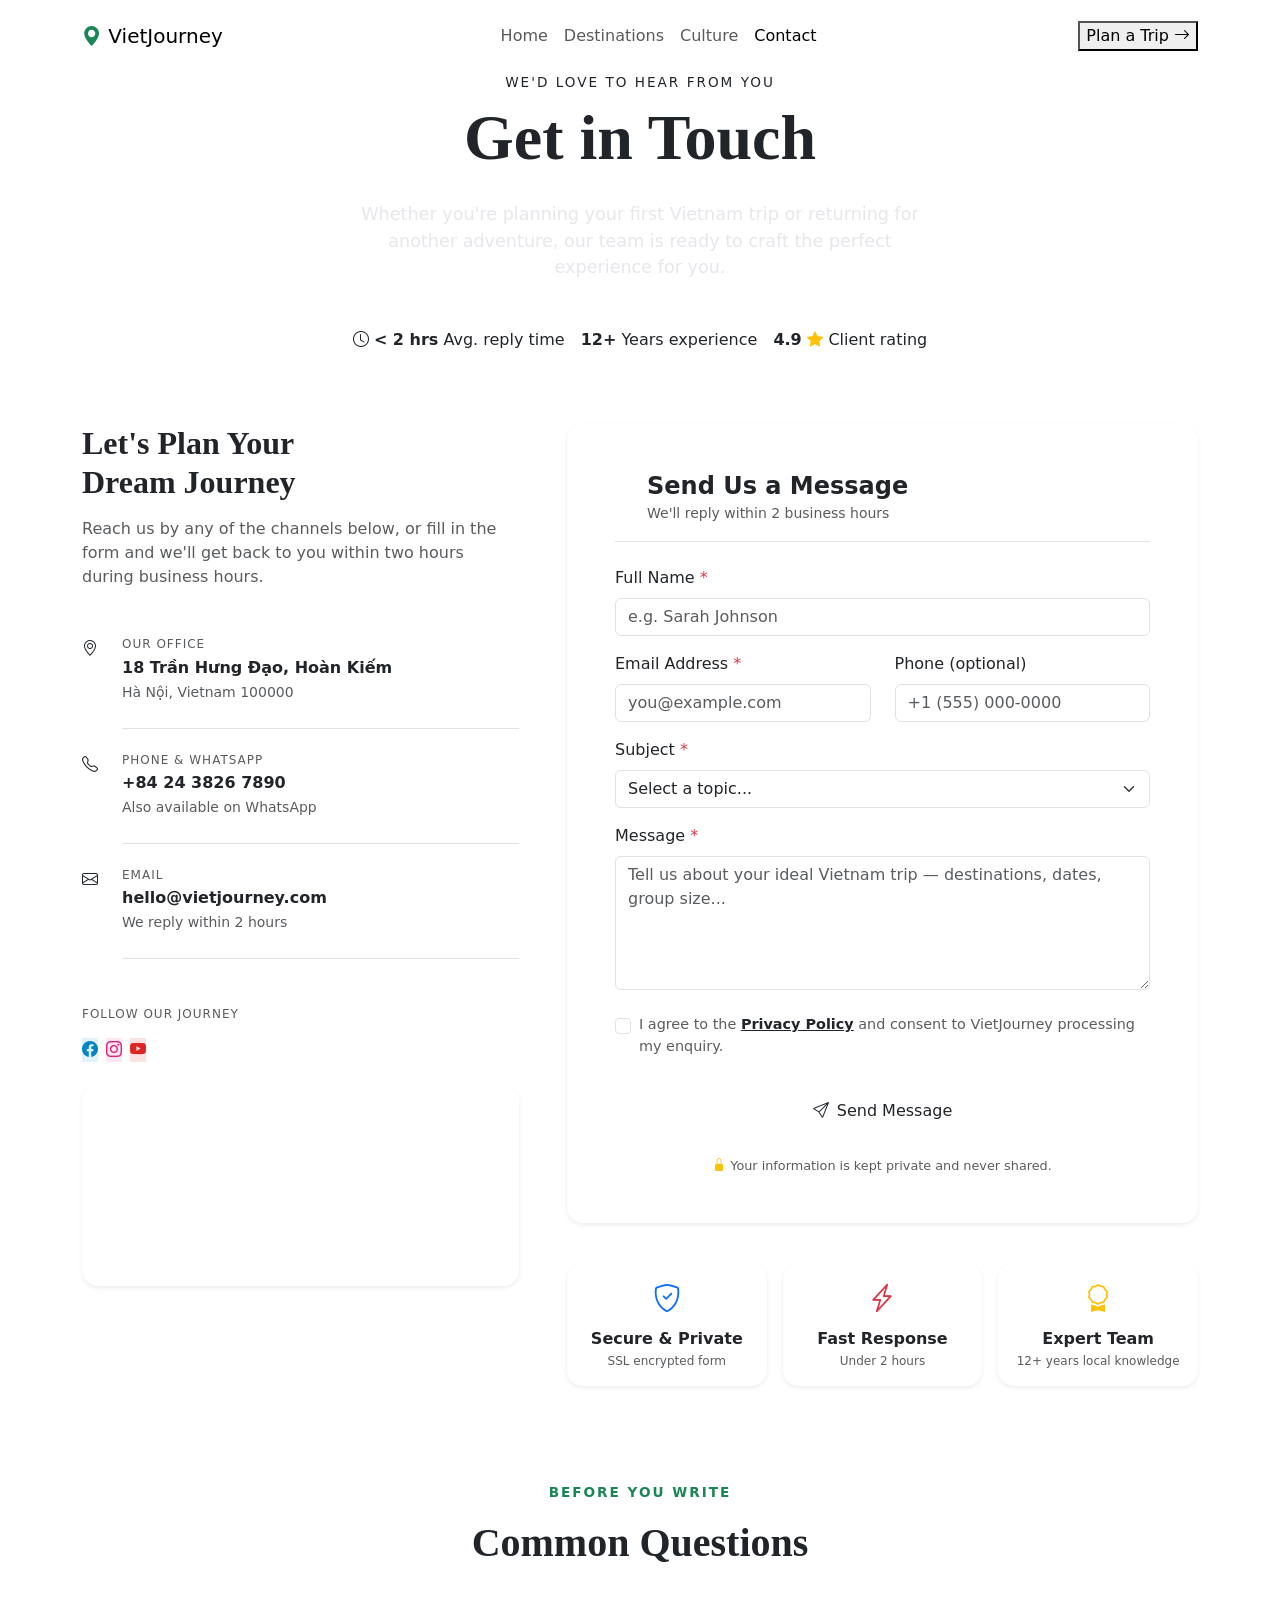
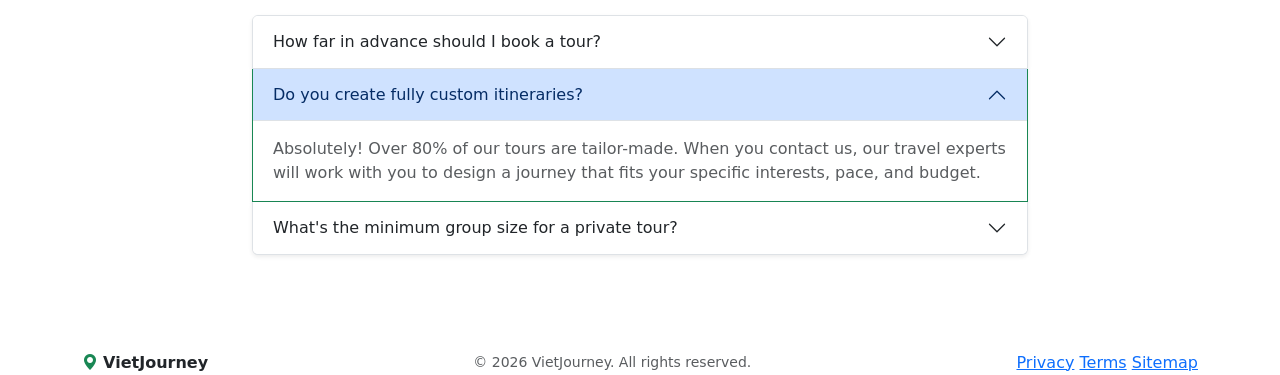
==== contact.html @ a38e1f39 "Add files via upload" ====
<!DOCTYPE html>
<html lang="vi">
<head>
    <meta charset="UTF-8">
    <meta name="viewport" content="width=device-width, initial-scale=1.0">
    <title>Contact Us - VietJourney</title>
    
    <!-- Font chữ Plus Jakarta Sans -->
    <link rel="preconnect" href="https://fonts.googleapis.com">
    <link rel="preconnect" href="https://fonts.gstatic.com" crossorigin>
    <link href="https://fonts.googleapis.com/css2?family=Plus+Jakarta+Sans:wght@400;500;600;700&display=swap" rel="stylesheet">
    
    <!-- Bootstrap 5 CSS -->
    <link href="https://cdn.jsdelivr.net/npm/bootstrap@5.3.2/dist/css/bootstrap.min.css" rel="stylesheet">
    
    <!-- Bootstrap Icons -->
    <link rel="stylesheet" href="https://cdn.jsdelivr.net/npm/bootstrap-icons@1.11.1/font/bootstrap-icons.css">
    <link rel="stylesheet" href="assets/css/style.css">
</head>
<body>

    <!-- NAVBAR -->
    <nav class="navbar navbar-expand-lg py-3">
        <div class="container">
            <a class="navbar-brand" href="index.html"><i class="bi bi-geo-alt-fill text-success"></i> VietJourney</a>
            <button class="navbar-toggler" type="button" data-bs-toggle="collapse" data-bs-target="#navbarNav">
                <span class="navbar-toggler-icon"></span>
            </button>
            <div class="collapse navbar-collapse justify-content-center" id="navbarNav">
                <ul class="navbar-nav">
                    <li class="nav-item"><a class="nav-link" href="index.html">Home</a></li>
                    <li class="nav-item"><a class="nav-link" href="destinations.html">Destinations</a></li>
                    <li class="nav-item"><a class="nav-link" href="culture.html">Culture</a></li>
                    <li class="nav-item"><a class="nav-link active" href="#">Contact</a></li>
                </ul>
            </div>
            <div class="d-none d-lg-block">
                <button class="btn-custom"onclick="window.location.href='contact.html'">Plan a Trip <i class="bi bi-arrow-right"></i></button>
            </div>
        </div>
    </nav>

    <!-- HERO SECTION -->
    <section class="hero-contact text-center">
        <div class="container">
            <p class="text-uppercase tracking-wide mb-2" style="letter-spacing: 2px; font-size: 0.85rem;">We'd love to hear from you</p>
            <h1 class="display-3 fw-bold mb-4" style="font-family: serif;">Get in Touch</h1>
            <p class="lead mb-5 mx-auto" style="max-width: 600px; font-size: 1.1rem; color: #E5E7EB;">
                Whether you're planning your first Vietnam trip or returning for another adventure, our team is ready to craft the perfect experience for you.
            </p>
            
            <div class="d-flex justify-content-center flex-wrap gap-3">
                <div class="stats-badge"><i class="bi bi-clock"></i> <strong>&lt; 2 hrs</strong> Avg. reply time</div>
                <div class="stats-badge"><strong>12+</strong> Years experience</div>
                <div class="stats-badge"><strong>4.9 <i class="bi bi-star-fill text-warning"></i></strong> Client rating</div>
            </div>
        </div>
    </section>

    <!-- MAIN CONTACT SECTION (2 COLUMNS) -->
    <section class="py-5 mt-4">
        <div class="container">
            <div class="row g-5">
                
                <!-- CỘT TRÁI: THÔNG TIN LIÊN HỆ (col-lg-5) -->
                <div class="col-lg-5">
                    <h2 class="fw-bold mb-3" style="font-family: serif; color: var(--dark-green);">Let's Plan Your<br>Dream Journey</h2>
                    <p class="text-muted mb-5">Reach us by any of the channels below, or fill in the form and we'll get back to you within two hours during business hours.</p>

                    <!-- Khối Địa chỉ -->
                    <div class="d-flex mb-4">
                        <div class="icon-box"><i class="bi bi-geo-alt"></i></div>
                        <div class="ms-4 border-bottom pb-4 w-100">
                            <h6 class="text-uppercase text-muted mb-1" style="font-size: 0.75rem; letter-spacing: 1px;">Our Office</h6>
                            <p class="fw-bold mb-0">18 Trần Hưng Đạo, Hoàn Kiếm</p>
                            <small class="text-muted">Hà Nội, Vietnam 100000</small>
                        </div>
                    </div>

                    <!-- Khối Điện thoại -->
                    <div class="d-flex mb-4">
                        <div class="icon-box"><i class="bi bi-telephone"></i></div>
                        <div class="ms-4 border-bottom pb-4 w-100">
                            <h6 class="text-uppercase text-muted mb-1" style="font-size: 0.75rem; letter-spacing: 1px;">Phone & Whatsapp</h6>
                            <p class="fw-bold mb-0">+84 24 3826 7890</p>
                            <small class="text-muted">Also available on WhatsApp</small>
                        </div>
                    </div>

                    <!-- Khối Email -->
                    <div class="d-flex mb-4">
                        <div class="icon-box"><i class="bi bi-envelope"></i></div>
                        <div class="ms-4 border-bottom pb-4 w-100">
                            <h6 class="text-uppercase text-muted mb-1" style="font-size: 0.75rem; letter-spacing: 1px;">Email</h6>
                            <p class="fw-bold mb-0">hello@vietjourney.com</p>
                            <small class="text-muted">We reply within 2 hours</small>
                        </div>
                    </div>

                    <!-- Khối Mạng xã hội & Bản đồ -->
                    <div class="mt-5">
                        <h6 class="text-uppercase text-muted mb-3" style="font-size: 0.75rem; letter-spacing: 1px;">Follow Our Journey</h6>
                        <div class="d-flex gap-2 mb-4">
                            <a href="#" class="icon-box text-decoration-none" style="background-color: #E0F2FE; color: #0284C7;"><i class="bi bi-facebook"></i></a>
                            <a href="#" class="icon-box text-decoration-none" style="background-color: #FCE7F3; color: #DB2777;"><i class="bi bi-instagram"></i></a>
                            <a href="#" class="icon-box text-decoration-none" style="background-color: #FEE2E2; color: #DC2626;"><i class="bi bi-youtube"></i></a>
                        </div>
                        
                        <!-- Nhúng Google Maps bằng iframe -->
                        <div class="rounded-4 overflow-hidden shadow-sm" style="height: 200px;">
                            <iframe src="https://www.google.com/maps/embed?pb=!1m18!1m12!1m3!1d3724.113064601449!2d105.85044457499943!3d21.028161387799754!2m3!1f0!2f0!3f0!3m2!1i1024!2i768!4f13.1!3m3!1m2!1s0x3135ab953357c995%3A0x1babf6bb4f9a20e!2zMTggVHLhuqduIEjGsG5nIMSQ4bqhbywgUGhhbiBDaHUgVHJpbmgsIEhvw6BuIEtp4bq_bSwgSMOgIE7hu5lpLCBWaWV0bmFt!5e0!3m2!1sen!2s!4v1700000000000!5m2!1sen!2s" width="100%" height="100%" style="border:0;" allowfullscreen="" loading="lazy"></iframe>
                        </div>
                    </div>
                </div>

                <!-- CỘT PHẢI: FORM NHẬP LIỆU (col-lg-7) -->
                <div class="col-lg-7">
                    <div class="card p-4 p-md-5 border-0 shadow-sm rounded-4">
                        
                        <!-- Header Form -->
                        <div class="d-flex align-items-center mb-4 pb-3 border-bottom">
                            <div class="icon-box text-white" style="background-color: var(--primary-green);"><i class="bi bi-send"></i></div>
                            <div class="ms-3">
                                <h4 class="fw-bold mb-0">Send Us a Message</h4>
                                <small class="text-muted">We'll reply within 2 business hours</small>
                            </div>
                        </div>

                        <!-- Form HTML -->
                        <form>
                            <!-- Hàng 1: Full Name -->
                            <div class="mb-3">
                                <label class="form-label">Full Name <span class="text-danger">*</span></label>
                                <input type="text" class="form-control" placeholder="e.g. Sarah Johnson" required>
                            </div>

                            <!-- Hàng 2: Email & Phone (Dùng hệ thống lưới của Bootstrap bên trong Form) -->
                            <div class="row mb-3">
                                <div class="col-md-6 mb-3 mb-md-0">
                                    <label class="form-label">Email Address <span class="text-danger">*</span></label>
                                    <input type="email" class="form-control" placeholder="you@example.com" required>
                                </div>
                                <div class="col-md-6">
                                    <label class="form-label">Phone (optional)</label>
                                    <input type="tel" class="form-control" placeholder="+1 (555) 000-0000">
                                </div>
                            </div>

                            <!-- Hàng 3: Subject -->
                            <div class="mb-3">
                                <label class="form-label">Subject <span class="text-danger">*</span></label>
                                <select class="form-select" required>
                                    <option value="" selected disabled>Select a topic...</option>
                                    <option value="1">Book a Tour</option>
                                    <option value="2">Custom Itinerary Request</option>
                                    <option value="3">General Question</option>
                                </select>
                            </div>

                            <!-- Hàng 4: Message -->
                            <div class="mb-4">
                                <label class="form-label">Message <span class="text-danger">*</span></label>
                                <textarea class="form-control" rows="5" placeholder="Tell us about your ideal Vietnam trip — destinations, dates, group size..." required></textarea>
                            </div>

                            <!-- Hàng 5: Checkbox Policy -->
                            <div class="form-check mb-4">
                                <input class="form-check-input" type="checkbox" id="privacyPolicy" required>
                                <label class="form-check-label text-muted" for="privacyPolicy" style="font-size: 0.9rem;">
                                    I agree to the <a href="#" class="text-dark fw-bold">Privacy Policy</a> and consent to VietJourney processing my enquiry.
                                </label>
                            </div>

                            <!-- Nút Submit -->
                            <button type="submit" class="btn btn-custom w-100 py-3 mb-3 d-flex justify-content-center align-items-center gap-2">
                                <i class="bi bi-send"></i> Send Message
                            </button>
                            <div class="text-center text-muted" style="font-size: 0.8rem;">
                                <i class="bi bi-lock-fill text-warning"></i> Your information is kept private and never shared.
                            </div>
                        </form>
                    </div>

                    <!-- 3 Thẻ Features nhỏ dưới Form -->
                    <div class="row mt-4 g-3 text-center">
                        <div class="col-md-4">
                            <div class="card border-0 shadow-sm rounded-4 p-3 h-100">
                                <i class="bi bi-shield-check text-primary fs-3 mb-2"></i>
                                <h6 class="fw-bold mb-1">Secure & Private</h6>
                                <small class="text-muted" style="font-size: 0.75rem;">SSL encrypted form</small>
                            </div>
                        </div>
                        <div class="col-md-4">
                            <div class="card border-0 shadow-sm rounded-4 p-3 h-100">
                                <i class="bi bi-lightning-charge text-danger fs-3 mb-2"></i>
                                <h6 class="fw-bold mb-1">Fast Response</h6>
                                <small class="text-muted" style="font-size: 0.75rem;">Under 2 hours</small>
                            </div>
                        </div>
                        <div class="col-md-4">
                            <div class="card border-0 shadow-sm rounded-4 p-3 h-100">
                                <i class="bi bi-award text-warning fs-3 mb-2"></i>
                                <h6 class="fw-bold mb-1">Expert Team</h6>
                                <small class="text-muted" style="font-size: 0.75rem;">12+ years local knowledge</small>
                            </div>
                        </div>
                    </div>
                </div>
            </div>
        </div>
    </section>

    <!-- FAQ SECTION (BOOTSTRAP ACCORDION) -->
    <section class="py-5 mb-5">
        <div class="container" style="max-width: 800px;">
            <div class="text-center mb-5">
                <p class="text-uppercase fw-bold text-success" style="letter-spacing: 2px; font-size: 0.85rem;">Before you write</p>
                <h2 class="fw-bold" style="font-family: serif; font-size: 2.5rem; color: var(--dark-green);">Common Questions</h2>
            </div>

            <div class="accordion" id="faqAccordion">
                <!-- Câu hỏi 1 -->
                <div class="accordion-item shadow-sm">
                    <h2 class="accordion-header">
                        <button class="accordion-button collapsed" type="button" data-bs-toggle="collapse" data-bs-target="#faq1">
                            How far in advance should I book a tour?
                        </button>
                    </h2>
                    <div id="faq1" class="accordion-collapse collapse" data-bs-parent="#faqAccordion">
                        <div class="accordion-body text-muted">
                            We recommend booking at least 2-3 months in advance, especially during peak seasons (Spring and Autumn). This ensures we can secure the best accommodations and domestic flights for your itinerary.
                        </div>
                    </div>
                </div>

                <!-- Câu hỏi 2 (Mở sẵn bằng cách bỏ class 'collapsed' và thêm class 'show') -->
                <div class="accordion-item shadow-sm border-success">
                    <h2 class="accordion-header">
                        <button class="accordion-button" type="button" data-bs-toggle="collapse" data-bs-target="#faq2">
                            Do you create fully custom itineraries?
                        </button>
                    </h2>
                    <div id="faq2" class="accordion-collapse collapse show" data-bs-parent="#faqAccordion">
                        <div class="accordion-body text-muted">
                            Absolutely! Over 80% of our tours are tailor-made. When you contact us, our travel experts will work with you to design a journey that fits your specific interests, pace, and budget.
                        </div>
                    </div>
                </div>

                <!-- Câu hỏi 3 -->
                <div class="accordion-item shadow-sm">
                    <h2 class="accordion-header">
                        <button class="accordion-button collapsed" type="button" data-bs-toggle="collapse" data-bs-target="#faq3">
                            What's the minimum group size for a private tour?
                        </button>
                    </h2>
                    <div id="faq3" class="accordion-collapse collapse" data-bs-parent="#faqAccordion">
                        <div class="accordion-body text-muted">
                            Our private tours can be arranged for solo travelers, couples, families, or large groups. The pricing scales based on the number of people in your party.
                        </div>
                    </div>
                </div>
            </div>
        </div>
    </section>

    <!-- FOOTER -->
    <footer class="footer">
        <div class="container d-flex flex-column flex-md-row justify-content-between align-items-center">
            <div class="mb-3 mb-md-0">
                <i class="bi bi-geo-alt-fill text-success"></i> <span class="fw-bold">VietJourney</span>
            </div>
            <div class="text-muted small mb-3 mb-md-0">
                &copy; 2026 VietJourney. All rights reserved.
            </div>
            <div>
                <a href="#" class="btn-action" data-action="coming-soon">Privacy</a>
                <a href="#" class="btn-action" data-action="coming-soon">Terms</a>
                <a href="#" class="btn-action" data-action="coming-soon">Sitemap</a>
            </div>
        </div>
    </footer>
    <script src="assets/js/script.js"></script>
    <!-- Bootstrap JS -->
    <script src="https://cdn.jsdelivr.net/npm/bootstrap@5.3.2/dist/js/bootstrap.bundle.min.js"></script>
</body>
</html>
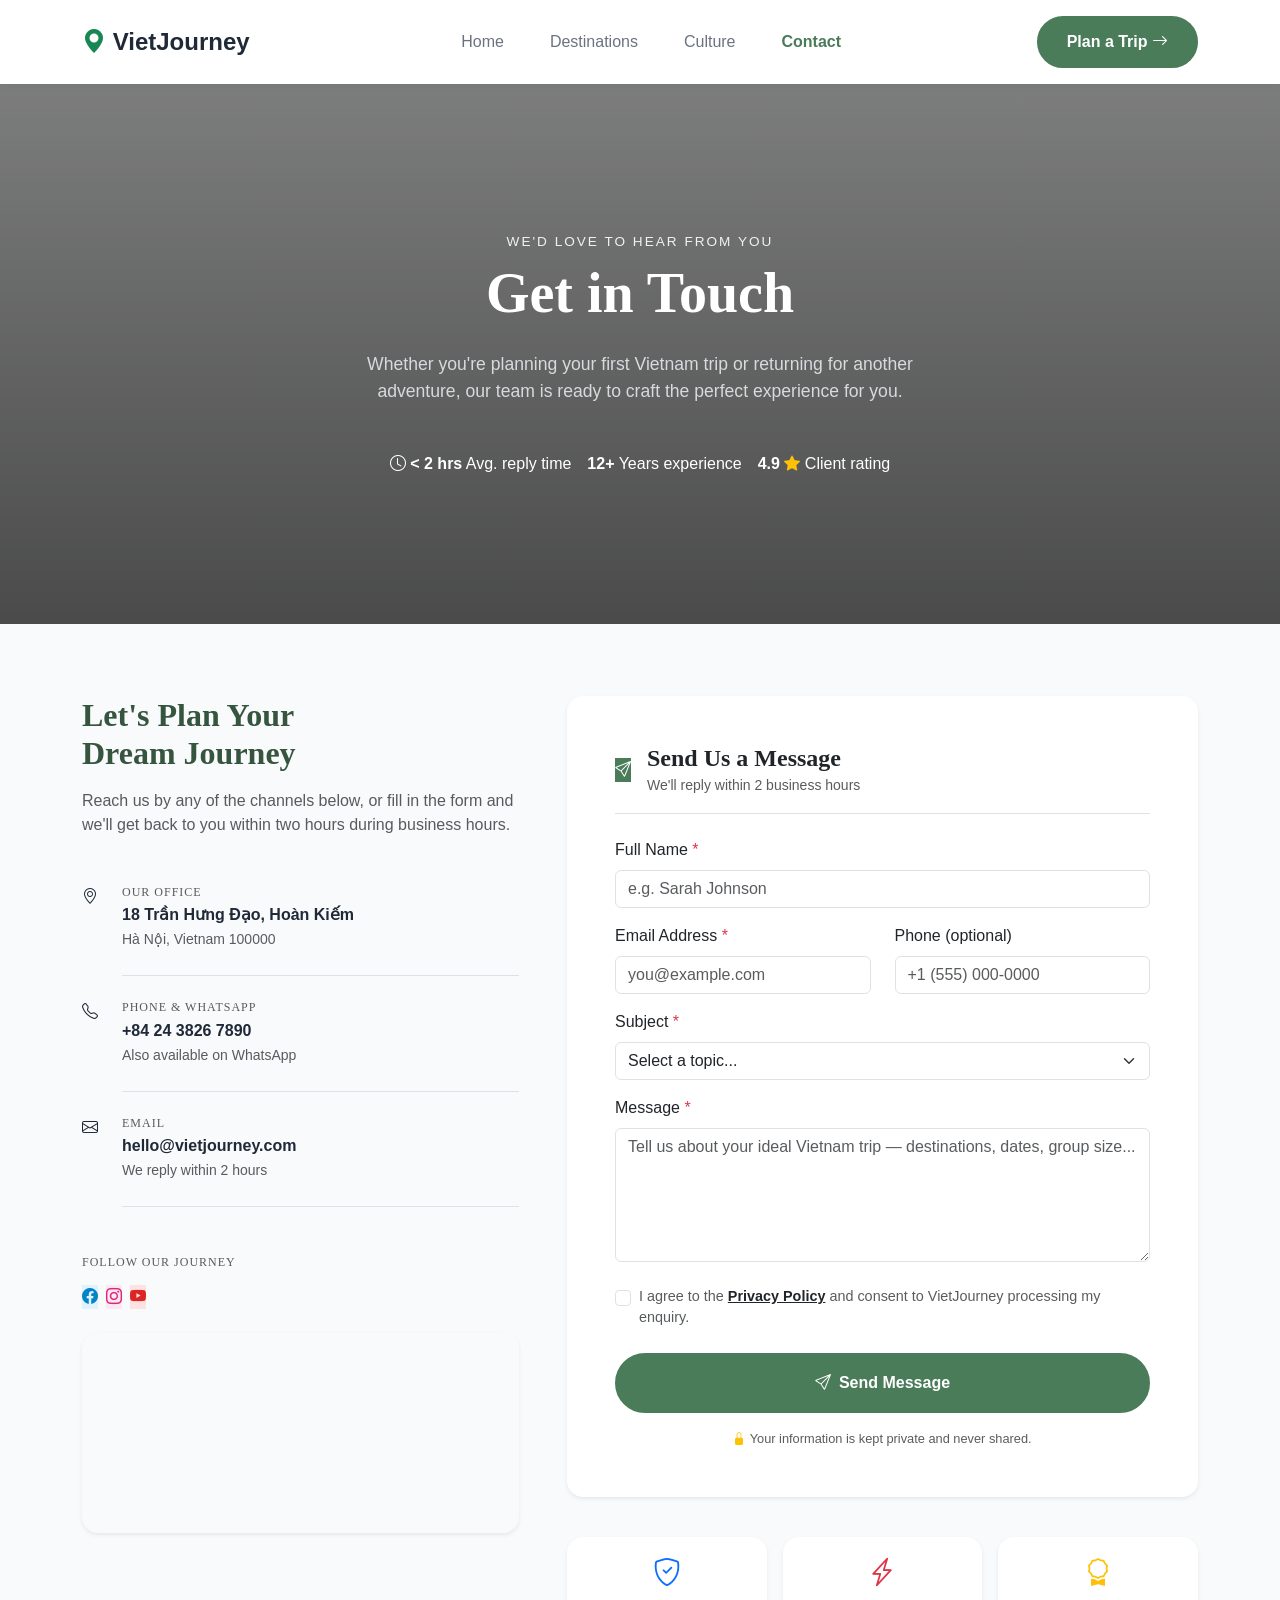
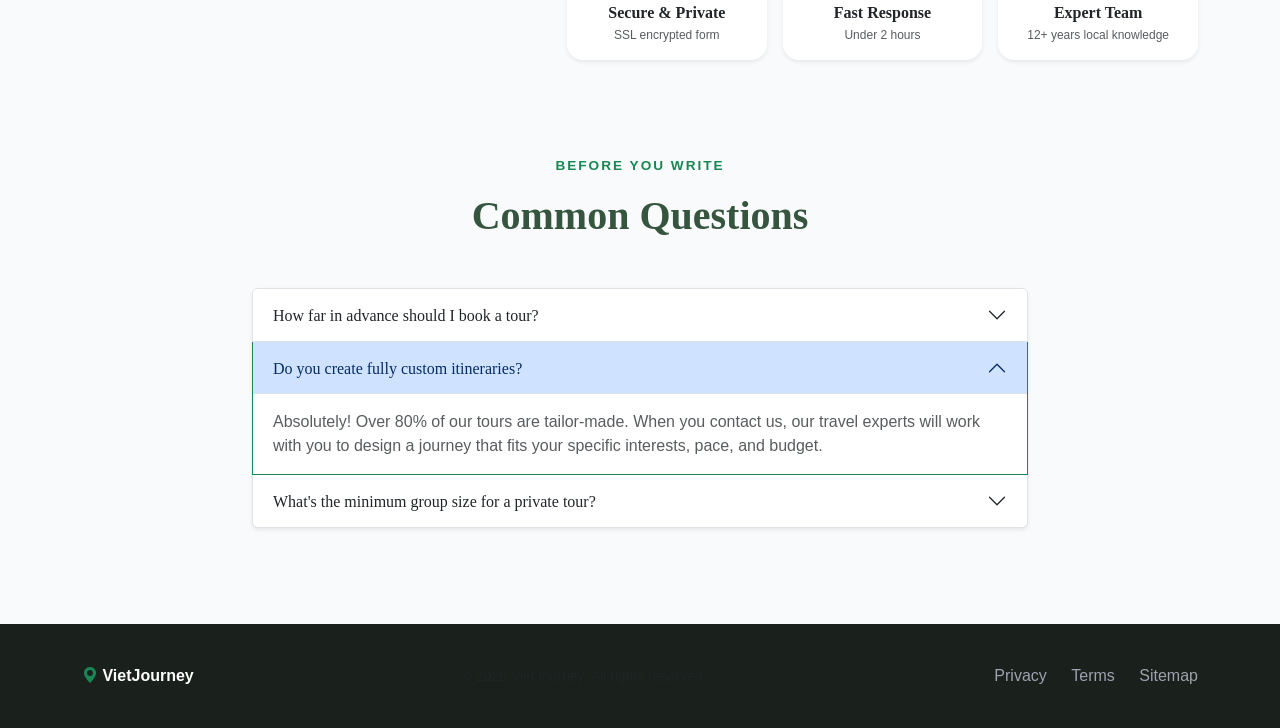
==== commit c23783dd: "Tải toàn bộ đồ án lên" ====
--- a/contact.html
+++ b/contact.html
@@ -1,287 +1,287 @@
-<!DOCTYPE html>
-<html lang="vi">
-<head>
-    <meta charset="UTF-8">
-    <meta name="viewport" content="width=device-width, initial-scale=1.0">
-    <title>Contact Us - VietJourney</title>
-    
-    <!-- Font chữ Plus Jakarta Sans -->
-    <link rel="preconnect" href="https://fonts.googleapis.com">
-    <link rel="preconnect" href="https://fonts.gstatic.com" crossorigin>
-    <link href="https://fonts.googleapis.com/css2?family=Plus+Jakarta+Sans:wght@400;500;600;700&display=swap" rel="stylesheet">
-    
-    <!-- Bootstrap 5 CSS -->
-    <link href="https://cdn.jsdelivr.net/npm/bootstrap@5.3.2/dist/css/bootstrap.min.css" rel="stylesheet">
-    
-    <!-- Bootstrap Icons -->
-    <link rel="stylesheet" href="https://cdn.jsdelivr.net/npm/bootstrap-icons@1.11.1/font/bootstrap-icons.css">
-    <link rel="stylesheet" href="assets/css/style.css">
-</head>
-<body>
-
-    <!-- NAVBAR -->
-    <nav class="navbar navbar-expand-lg py-3">
-        <div class="container">
-            <a class="navbar-brand" href="index.html"><i class="bi bi-geo-alt-fill text-success"></i> VietJourney</a>
-            <button class="navbar-toggler" type="button" data-bs-toggle="collapse" data-bs-target="#navbarNav">
-                <span class="navbar-toggler-icon"></span>
-            </button>
-            <div class="collapse navbar-collapse justify-content-center" id="navbarNav">
-                <ul class="navbar-nav">
-                    <li class="nav-item"><a class="nav-link" href="index.html">Home</a></li>
-                    <li class="nav-item"><a class="nav-link" href="destinations.html">Destinations</a></li>
-                    <li class="nav-item"><a class="nav-link" href="culture.html">Culture</a></li>
-                    <li class="nav-item"><a class="nav-link active" href="#">Contact</a></li>
-                </ul>
-            </div>
-            <div class="d-none d-lg-block">
-                <button class="btn-custom"onclick="window.location.href='contact.html'">Plan a Trip <i class="bi bi-arrow-right"></i></button>
-            </div>
-        </div>
-    </nav>
-
-    <!-- HERO SECTION -->
-    <section class="hero-contact text-center">
-        <div class="container">
-            <p class="text-uppercase tracking-wide mb-2" style="letter-spacing: 2px; font-size: 0.85rem;">We'd love to hear from you</p>
-            <h1 class="display-3 fw-bold mb-4" style="font-family: serif;">Get in Touch</h1>
-            <p class="lead mb-5 mx-auto" style="max-width: 600px; font-size: 1.1rem; color: #E5E7EB;">
-                Whether you're planning your first Vietnam trip or returning for another adventure, our team is ready to craft the perfect experience for you.
-            </p>
-            
-            <div class="d-flex justify-content-center flex-wrap gap-3">
-                <div class="stats-badge"><i class="bi bi-clock"></i> <strong>&lt; 2 hrs</strong> Avg. reply time</div>
-                <div class="stats-badge"><strong>12+</strong> Years experience</div>
-                <div class="stats-badge"><strong>4.9 <i class="bi bi-star-fill text-warning"></i></strong> Client rating</div>
-            </div>
-        </div>
-    </section>
-
-    <!-- MAIN CONTACT SECTION (2 COLUMNS) -->
-    <section class="py-5 mt-4">
-        <div class="container">
-            <div class="row g-5">
-                
-                <!-- CỘT TRÁI: THÔNG TIN LIÊN HỆ (col-lg-5) -->
-                <div class="col-lg-5">
-                    <h2 class="fw-bold mb-3" style="font-family: serif; color: var(--dark-green);">Let's Plan Your<br>Dream Journey</h2>
-                    <p class="text-muted mb-5">Reach us by any of the channels below, or fill in the form and we'll get back to you within two hours during business hours.</p>
-
-                    <!-- Khối Địa chỉ -->
-                    <div class="d-flex mb-4">
-                        <div class="icon-box"><i class="bi bi-geo-alt"></i></div>
-                        <div class="ms-4 border-bottom pb-4 w-100">
-                            <h6 class="text-uppercase text-muted mb-1" style="font-size: 0.75rem; letter-spacing: 1px;">Our Office</h6>
-                            <p class="fw-bold mb-0">18 Trần Hưng Đạo, Hoàn Kiếm</p>
-                            <small class="text-muted">Hà Nội, Vietnam 100000</small>
-                        </div>
-                    </div>
-
-                    <!-- Khối Điện thoại -->
-                    <div class="d-flex mb-4">
-                        <div class="icon-box"><i class="bi bi-telephone"></i></div>
-                        <div class="ms-4 border-bottom pb-4 w-100">
-                            <h6 class="text-uppercase text-muted mb-1" style="font-size: 0.75rem; letter-spacing: 1px;">Phone & Whatsapp</h6>
-                            <p class="fw-bold mb-0">+84 24 3826 7890</p>
-                            <small class="text-muted">Also available on WhatsApp</small>
-                        </div>
-                    </div>
-
-                    <!-- Khối Email -->
-                    <div class="d-flex mb-4">
-                        <div class="icon-box"><i class="bi bi-envelope"></i></div>
-                        <div class="ms-4 border-bottom pb-4 w-100">
-                            <h6 class="text-uppercase text-muted mb-1" style="font-size: 0.75rem; letter-spacing: 1px;">Email</h6>
-                            <p class="fw-bold mb-0">hello@vietjourney.com</p>
-                            <small class="text-muted">We reply within 2 hours</small>
-                        </div>
-                    </div>
-
-                    <!-- Khối Mạng xã hội & Bản đồ -->
-                    <div class="mt-5">
-                        <h6 class="text-uppercase text-muted mb-3" style="font-size: 0.75rem; letter-spacing: 1px;">Follow Our Journey</h6>
-                        <div class="d-flex gap-2 mb-4">
-                            <a href="#" class="icon-box text-decoration-none" style="background-color: #E0F2FE; color: #0284C7;"><i class="bi bi-facebook"></i></a>
-                            <a href="#" class="icon-box text-decoration-none" style="background-color: #FCE7F3; color: #DB2777;"><i class="bi bi-instagram"></i></a>
-                            <a href="#" class="icon-box text-decoration-none" style="background-color: #FEE2E2; color: #DC2626;"><i class="bi bi-youtube"></i></a>
-                        </div>
-                        
-                        <!-- Nhúng Google Maps bằng iframe -->
-                        <div class="rounded-4 overflow-hidden shadow-sm" style="height: 200px;">
-                            <iframe src="https://www.google.com/maps/embed?pb=!1m18!1m12!1m3!1d3724.113064601449!2d105.85044457499943!3d21.028161387799754!2m3!1f0!2f0!3f0!3m2!1i1024!2i768!4f13.1!3m3!1m2!1s0x3135ab953357c995%3A0x1babf6bb4f9a20e!2zMTggVHLhuqduIEjGsG5nIMSQ4bqhbywgUGhhbiBDaHUgVHJpbmgsIEhvw6BuIEtp4bq_bSwgSMOgIE7hu5lpLCBWaWV0bmFt!5e0!3m2!1sen!2s!4v1700000000000!5m2!1sen!2s" width="100%" height="100%" style="border:0;" allowfullscreen="" loading="lazy"></iframe>
-                        </div>
-                    </div>
-                </div>
-
-                <!-- CỘT PHẢI: FORM NHẬP LIỆU (col-lg-7) -->
-                <div class="col-lg-7">
-                    <div class="card p-4 p-md-5 border-0 shadow-sm rounded-4">
-                        
-                        <!-- Header Form -->
-                        <div class="d-flex align-items-center mb-4 pb-3 border-bottom">
-                            <div class="icon-box text-white" style="background-color: var(--primary-green);"><i class="bi bi-send"></i></div>
-                            <div class="ms-3">
-                                <h4 class="fw-bold mb-0">Send Us a Message</h4>
-                                <small class="text-muted">We'll reply within 2 business hours</small>
-                            </div>
-                        </div>
-
-                        <!-- Form HTML -->
-                        <form>
-                            <!-- Hàng 1: Full Name -->
-                            <div class="mb-3">
-                                <label class="form-label">Full Name <span class="text-danger">*</span></label>
-                                <input type="text" class="form-control" placeholder="e.g. Sarah Johnson" required>
-                            </div>
-
-                            <!-- Hàng 2: Email & Phone (Dùng hệ thống lưới của Bootstrap bên trong Form) -->
-                            <div class="row mb-3">
-                                <div class="col-md-6 mb-3 mb-md-0">
-                                    <label class="form-label">Email Address <span class="text-danger">*</span></label>
-                                    <input type="email" class="form-control" placeholder="you@example.com" required>
-                                </div>
-                                <div class="col-md-6">
-                                    <label class="form-label">Phone (optional)</label>
-                                    <input type="tel" class="form-control" placeholder="+1 (555) 000-0000">
-                                </div>
-                            </div>
-
-                            <!-- Hàng 3: Subject -->
-                            <div class="mb-3">
-                                <label class="form-label">Subject <span class="text-danger">*</span></label>
-                                <select class="form-select" required>
-                                    <option value="" selected disabled>Select a topic...</option>
-                                    <option value="1">Book a Tour</option>
-                                    <option value="2">Custom Itinerary Request</option>
-                                    <option value="3">General Question</option>
-                                </select>
-                            </div>
-
-                            <!-- Hàng 4: Message -->
-                            <div class="mb-4">
-                                <label class="form-label">Message <span class="text-danger">*</span></label>
-                                <textarea class="form-control" rows="5" placeholder="Tell us about your ideal Vietnam trip — destinations, dates, group size..." required></textarea>
-                            </div>
-
-                            <!-- Hàng 5: Checkbox Policy -->
-                            <div class="form-check mb-4">
-                                <input class="form-check-input" type="checkbox" id="privacyPolicy" required>
-                                <label class="form-check-label text-muted" for="privacyPolicy" style="font-size: 0.9rem;">
-                                    I agree to the <a href="#" class="text-dark fw-bold">Privacy Policy</a> and consent to VietJourney processing my enquiry.
-                                </label>
-                            </div>
-
-                            <!-- Nút Submit -->
-                            <button type="submit" class="btn btn-custom w-100 py-3 mb-3 d-flex justify-content-center align-items-center gap-2">
-                                <i class="bi bi-send"></i> Send Message
-                            </button>
-                            <div class="text-center text-muted" style="font-size: 0.8rem;">
-                                <i class="bi bi-lock-fill text-warning"></i> Your information is kept private and never shared.
-                            </div>
-                        </form>
-                    </div>
-
-                    <!-- 3 Thẻ Features nhỏ dưới Form -->
-                    <div class="row mt-4 g-3 text-center">
-                        <div class="col-md-4">
-                            <div class="card border-0 shadow-sm rounded-4 p-3 h-100">
-                                <i class="bi bi-shield-check text-primary fs-3 mb-2"></i>
-                                <h6 class="fw-bold mb-1">Secure & Private</h6>
-                                <small class="text-muted" style="font-size: 0.75rem;">SSL encrypted form</small>
-                            </div>
-                        </div>
-                        <div class="col-md-4">
-                            <div class="card border-0 shadow-sm rounded-4 p-3 h-100">
-                                <i class="bi bi-lightning-charge text-danger fs-3 mb-2"></i>
-                                <h6 class="fw-bold mb-1">Fast Response</h6>
-                                <small class="text-muted" style="font-size: 0.75rem;">Under 2 hours</small>
-                            </div>
-                        </div>
-                        <div class="col-md-4">
-                            <div class="card border-0 shadow-sm rounded-4 p-3 h-100">
-                                <i class="bi bi-award text-warning fs-3 mb-2"></i>
-                                <h6 class="fw-bold mb-1">Expert Team</h6>
-                                <small class="text-muted" style="font-size: 0.75rem;">12+ years local knowledge</small>
-                            </div>
-                        </div>
-                    </div>
-                </div>
-            </div>
-        </div>
-    </section>
-
-    <!-- FAQ SECTION (BOOTSTRAP ACCORDION) -->
-    <section class="py-5 mb-5">
-        <div class="container" style="max-width: 800px;">
-            <div class="text-center mb-5">
-                <p class="text-uppercase fw-bold text-success" style="letter-spacing: 2px; font-size: 0.85rem;">Before you write</p>
-                <h2 class="fw-bold" style="font-family: serif; font-size: 2.5rem; color: var(--dark-green);">Common Questions</h2>
-            </div>
-
-            <div class="accordion" id="faqAccordion">
-                <!-- Câu hỏi 1 -->
-                <div class="accordion-item shadow-sm">
-                    <h2 class="accordion-header">
-                        <button class="accordion-button collapsed" type="button" data-bs-toggle="collapse" data-bs-target="#faq1">
-                            How far in advance should I book a tour?
-                        </button>
-                    </h2>
-                    <div id="faq1" class="accordion-collapse collapse" data-bs-parent="#faqAccordion">
-                        <div class="accordion-body text-muted">
-                            We recommend booking at least 2-3 months in advance, especially during peak seasons (Spring and Autumn). This ensures we can secure the best accommodations and domestic flights for your itinerary.
-                        </div>
-                    </div>
-                </div>
-
-                <!-- Câu hỏi 2 (Mở sẵn bằng cách bỏ class 'collapsed' và thêm class 'show') -->
-                <div class="accordion-item shadow-sm border-success">
-                    <h2 class="accordion-header">
-                        <button class="accordion-button" type="button" data-bs-toggle="collapse" data-bs-target="#faq2">
-                            Do you create fully custom itineraries?
-                        </button>
-                    </h2>
-                    <div id="faq2" class="accordion-collapse collapse show" data-bs-parent="#faqAccordion">
-                        <div class="accordion-body text-muted">
-                            Absolutely! Over 80% of our tours are tailor-made. When you contact us, our travel experts will work with you to design a journey that fits your specific interests, pace, and budget.
-                        </div>
-                    </div>
-                </div>
-
-                <!-- Câu hỏi 3 -->
-                <div class="accordion-item shadow-sm">
-                    <h2 class="accordion-header">
-                        <button class="accordion-button collapsed" type="button" data-bs-toggle="collapse" data-bs-target="#faq3">
-                            What's the minimum group size for a private tour?
-                        </button>
-                    </h2>
-                    <div id="faq3" class="accordion-collapse collapse" data-bs-parent="#faqAccordion">
-                        <div class="accordion-body text-muted">
-                            Our private tours can be arranged for solo travelers, couples, families, or large groups. The pricing scales based on the number of people in your party.
-                        </div>
-                    </div>
-                </div>
-            </div>
-        </div>
-    </section>
-
-    <!-- FOOTER -->
-    <footer class="footer">
-        <div class="container d-flex flex-column flex-md-row justify-content-between align-items-center">
-            <div class="mb-3 mb-md-0">
-                <i class="bi bi-geo-alt-fill text-success"></i> <span class="fw-bold">VietJourney</span>
-            </div>
-            <div class="text-muted small mb-3 mb-md-0">
-                &copy; 2026 VietJourney. All rights reserved.
-            </div>
-            <div>
-                <a href="#" class="btn-action" data-action="coming-soon">Privacy</a>
-                <a href="#" class="btn-action" data-action="coming-soon">Terms</a>
-                <a href="#" class="btn-action" data-action="coming-soon">Sitemap</a>
-            </div>
-        </div>
-    </footer>
-    <script src="assets/js/script.js"></script>
-    <!-- Bootstrap JS -->
-    <script src="https://cdn.jsdelivr.net/npm/bootstrap@5.3.2/dist/js/bootstrap.bundle.min.js"></script>
-</body>
+<!DOCTYPE html>
+<html lang="vi">
+<head>
+    <meta charset="UTF-8">
+    <meta name="viewport" content="width=device-width, initial-scale=1.0">
+    <title>Contact Us - VietJourney</title>
+    
+    <!-- Font chữ Plus Jakarta Sans -->
+    <link rel="preconnect" href="https://fonts.googleapis.com">
+    <link rel="preconnect" href="https://fonts.gstatic.com" crossorigin>
+    <link href="https://fonts.googleapis.com/css2?family=Plus+Jakarta+Sans:wght@400;500;600;700&display=swap" rel="stylesheet">
+    
+    <!-- Bootstrap 5 CSS -->
+    <link href="https://cdn.jsdelivr.net/npm/bootstrap@5.3.2/dist/css/bootstrap.min.css" rel="stylesheet">
+    
+    <!-- Bootstrap Icons -->
+    <link rel="stylesheet" href="https://cdn.jsdelivr.net/npm/bootstrap-icons@1.11.1/font/bootstrap-icons.css">
+    <link rel="stylesheet" href="assets/css/style.css">
+</head>
+<body>
+
+    <!-- NAVBAR -->
+    <nav class="navbar navbar-expand-lg py-3">
+        <div class="container">
+            <a class="navbar-brand" href="index.html"><i class="bi bi-geo-alt-fill text-success"></i> VietJourney</a>
+            <button class="navbar-toggler" type="button" data-bs-toggle="collapse" data-bs-target="#navbarNav">
+                <span class="navbar-toggler-icon"></span>
+            </button>
+            <div class="collapse navbar-collapse justify-content-center" id="navbarNav">
+                <ul class="navbar-nav">
+                    <li class="nav-item"><a class="nav-link" href="index.html">Home</a></li>
+                    <li class="nav-item"><a class="nav-link" href="destinations.html">Destinations</a></li>
+                    <li class="nav-item"><a class="nav-link" href="culture.html">Culture</a></li>
+                    <li class="nav-item"><a class="nav-link active" href="#">Contact</a></li>
+                </ul>
+            </div>
+            <div class="d-none d-lg-block">
+                <button class="btn-custom"onclick="window.location.href='contact.html'">Plan a Trip <i class="bi bi-arrow-right"></i></button>
+            </div>
+        </div>
+    </nav>
+
+    <!-- HERO SECTION -->
+    <section class="hero-contact text-center">
+        <div class="container">
+            <p class="text-uppercase tracking-wide mb-2" style="letter-spacing: 2px; font-size: 0.85rem;">We'd love to hear from you</p>
+            <h1 class="display-3 fw-bold mb-4" style="font-family: serif;">Get in Touch</h1>
+            <p class="lead mb-5 mx-auto" style="max-width: 600px; font-size: 1.1rem; color: #E5E7EB;">
+                Whether you're planning your first Vietnam trip or returning for another adventure, our team is ready to craft the perfect experience for you.
+            </p>
+            
+            <div class="d-flex justify-content-center flex-wrap gap-3">
+                <div class="stats-badge"><i class="bi bi-clock"></i> <strong>&lt; 2 hrs</strong> Avg. reply time</div>
+                <div class="stats-badge"><strong>12+</strong> Years experience</div>
+                <div class="stats-badge"><strong>4.9 <i class="bi bi-star-fill text-warning"></i></strong> Client rating</div>
+            </div>
+        </div>
+    </section>
+
+    <!-- MAIN CONTACT SECTION (2 COLUMNS) -->
+    <section class="py-5 mt-4">
+        <div class="container">
+            <div class="row g-5">
+                
+                <!-- CỘT TRÁI: THÔNG TIN LIÊN HỆ (col-lg-5) -->
+                <div class="col-lg-5">
+                    <h2 class="fw-bold mb-3" style="font-family: serif; color: var(--dark-green);">Let's Plan Your<br>Dream Journey</h2>
+                    <p class="text-muted mb-5">Reach us by any of the channels below, or fill in the form and we'll get back to you within two hours during business hours.</p>
+
+                    <!-- Khối Địa chỉ -->
+                    <div class="d-flex mb-4">
+                        <div class="icon-box"><i class="bi bi-geo-alt"></i></div>
+                        <div class="ms-4 border-bottom pb-4 w-100">
+                            <h6 class="text-uppercase text-muted mb-1" style="font-size: 0.75rem; letter-spacing: 1px;">Our Office</h6>
+                            <p class="fw-bold mb-0">18 Trần Hưng Đạo, Hoàn Kiếm</p>
+                            <small class="text-muted">Hà Nội, Vietnam 100000</small>
+                        </div>
+                    </div>
+
+                    <!-- Khối Điện thoại -->
+                    <div class="d-flex mb-4">
+                        <div class="icon-box"><i class="bi bi-telephone"></i></div>
+                        <div class="ms-4 border-bottom pb-4 w-100">
+                            <h6 class="text-uppercase text-muted mb-1" style="font-size: 0.75rem; letter-spacing: 1px;">Phone & Whatsapp</h6>
+                            <p class="fw-bold mb-0">+84 24 3826 7890</p>
+                            <small class="text-muted">Also available on WhatsApp</small>
+                        </div>
+                    </div>
+
+                    <!-- Khối Email -->
+                    <div class="d-flex mb-4">
+                        <div class="icon-box"><i class="bi bi-envelope"></i></div>
+                        <div class="ms-4 border-bottom pb-4 w-100">
+                            <h6 class="text-uppercase text-muted mb-1" style="font-size: 0.75rem; letter-spacing: 1px;">Email</h6>
+                            <p class="fw-bold mb-0">hello@vietjourney.com</p>
+                            <small class="text-muted">We reply within 2 hours</small>
+                        </div>
+                    </div>
+
+                    <!-- Khối Mạng xã hội & Bản đồ -->
+                    <div class="mt-5">
+                        <h6 class="text-uppercase text-muted mb-3" style="font-size: 0.75rem; letter-spacing: 1px;">Follow Our Journey</h6>
+                        <div class="d-flex gap-2 mb-4">
+                            <a href="#" class="icon-box text-decoration-none" style="background-color: #E0F2FE; color: #0284C7;"><i class="bi bi-facebook"></i></a>
+                            <a href="#" class="icon-box text-decoration-none" style="background-color: #FCE7F3; color: #DB2777;"><i class="bi bi-instagram"></i></a>
+                            <a href="#" class="icon-box text-decoration-none" style="background-color: #FEE2E2; color: #DC2626;"><i class="bi bi-youtube"></i></a>
+                        </div>
+                        
+                        <!-- Nhúng Google Maps bằng iframe -->
+                        <div class="rounded-4 overflow-hidden shadow-sm" style="height: 200px;">
+                            <iframe src="https://www.google.com/maps/embed?pb=!1m18!1m12!1m3!1d3724.113064601449!2d105.85044457499943!3d21.028161387799754!2m3!1f0!2f0!3f0!3m2!1i1024!2i768!4f13.1!3m3!1m2!1s0x3135ab953357c995%3A0x1babf6bb4f9a20e!2zMTggVHLhuqduIEjGsG5nIMSQ4bqhbywgUGhhbiBDaHUgVHJpbmgsIEhvw6BuIEtp4bq_bSwgSMOgIE7hu5lpLCBWaWV0bmFt!5e0!3m2!1sen!2s!4v1700000000000!5m2!1sen!2s" width="100%" height="100%" style="border:0;" allowfullscreen="" loading="lazy"></iframe>
+                        </div>
+                    </div>
+                </div>
+
+                <!-- CỘT PHẢI: FORM NHẬP LIỆU (col-lg-7) -->
+                <div class="col-lg-7">
+                    <div class="card p-4 p-md-5 border-0 shadow-sm rounded-4">
+                        
+                        <!-- Header Form -->
+                        <div class="d-flex align-items-center mb-4 pb-3 border-bottom">
+                            <div class="icon-box text-white" style="background-color: var(--primary-green);"><i class="bi bi-send"></i></div>
+                            <div class="ms-3">
+                                <h4 class="fw-bold mb-0">Send Us a Message</h4>
+                                <small class="text-muted">We'll reply within 2 business hours</small>
+                            </div>
+                        </div>
+
+                        <!-- Form HTML -->
+                        <form>
+                            <!-- Hàng 1: Full Name -->
+                            <div class="mb-3">
+                                <label class="form-label">Full Name <span class="text-danger">*</span></label>
+                                <input type="text" class="form-control" placeholder="e.g. Sarah Johnson" required>
+                            </div>
+
+                            <!-- Hàng 2: Email & Phone (Dùng hệ thống lưới của Bootstrap bên trong Form) -->
+                            <div class="row mb-3">
+                                <div class="col-md-6 mb-3 mb-md-0">
+                                    <label class="form-label">Email Address <span class="text-danger">*</span></label>
+                                    <input type="email" class="form-control" placeholder="you@example.com" required>
+                                </div>
+                                <div class="col-md-6">
+                                    <label class="form-label">Phone (optional)</label>
+                                    <input type="tel" class="form-control" placeholder="+1 (555) 000-0000">
+                                </div>
+                            </div>
+
+                            <!-- Hàng 3: Subject -->
+                            <div class="mb-3">
+                                <label class="form-label">Subject <span class="text-danger">*</span></label>
+                                <select class="form-select" required>
+                                    <option value="" selected disabled>Select a topic...</option>
+                                    <option value="1">Book a Tour</option>
+                                    <option value="2">Custom Itinerary Request</option>
+                                    <option value="3">General Question</option>
+                                </select>
+                            </div>
+
+                            <!-- Hàng 4: Message -->
+                            <div class="mb-4">
+                                <label class="form-label">Message <span class="text-danger">*</span></label>
+                                <textarea class="form-control" rows="5" placeholder="Tell us about your ideal Vietnam trip — destinations, dates, group size..." required></textarea>
+                            </div>
+
+                            <!-- Hàng 5: Checkbox Policy -->
+                            <div class="form-check mb-4">
+                                <input class="form-check-input" type="checkbox" id="privacyPolicy" required>
+                                <label class="form-check-label text-muted" for="privacyPolicy" style="font-size: 0.9rem;">
+                                    I agree to the <a href="#" class="text-dark fw-bold">Privacy Policy</a> and consent to VietJourney processing my enquiry.
+                                </label>
+                            </div>
+
+                            <!-- Nút Submit -->
+                            <button type="submit" class="btn btn-custom w-100 py-3 mb-3 d-flex justify-content-center align-items-center gap-2">
+                                <i class="bi bi-send"></i> Send Message
+                            </button>
+                            <div class="text-center text-muted" style="font-size: 0.8rem;">
+                                <i class="bi bi-lock-fill text-warning"></i> Your information is kept private and never shared.
+                            </div>
+                        </form>
+                    </div>
+
+                    <!-- 3 Thẻ Features nhỏ dưới Form -->
+                    <div class="row mt-4 g-3 text-center">
+                        <div class="col-md-4">
+                            <div class="card border-0 shadow-sm rounded-4 p-3 h-100">
+                                <i class="bi bi-shield-check text-primary fs-3 mb-2"></i>
+                                <h6 class="fw-bold mb-1">Secure & Private</h6>
+                                <small class="text-muted" style="font-size: 0.75rem;">SSL encrypted form</small>
+                            </div>
+                        </div>
+                        <div class="col-md-4">
+                            <div class="card border-0 shadow-sm rounded-4 p-3 h-100">
+                                <i class="bi bi-lightning-charge text-danger fs-3 mb-2"></i>
+                                <h6 class="fw-bold mb-1">Fast Response</h6>
+                                <small class="text-muted" style="font-size: 0.75rem;">Under 2 hours</small>
+                            </div>
+                        </div>
+                        <div class="col-md-4">
+                            <div class="card border-0 shadow-sm rounded-4 p-3 h-100">
+                                <i class="bi bi-award text-warning fs-3 mb-2"></i>
+                                <h6 class="fw-bold mb-1">Expert Team</h6>
+                                <small class="text-muted" style="font-size: 0.75rem;">12+ years local knowledge</small>
+                            </div>
+                        </div>
+                    </div>
+                </div>
+            </div>
+        </div>
+    </section>
+
+    <!-- FAQ SECTION (BOOTSTRAP ACCORDION) -->
+    <section class="py-5 mb-5">
+        <div class="container" style="max-width: 800px;">
+            <div class="text-center mb-5">
+                <p class="text-uppercase fw-bold text-success" style="letter-spacing: 2px; font-size: 0.85rem;">Before you write</p>
+                <h2 class="fw-bold" style="font-family: serif; font-size: 2.5rem; color: var(--dark-green);">Common Questions</h2>
+            </div>
+
+            <div class="accordion" id="faqAccordion">
+                <!-- Câu hỏi 1 -->
+                <div class="accordion-item shadow-sm">
+                    <h2 class="accordion-header">
+                        <button class="accordion-button collapsed" type="button" data-bs-toggle="collapse" data-bs-target="#faq1">
+                            How far in advance should I book a tour?
+                        </button>
+                    </h2>
+                    <div id="faq1" class="accordion-collapse collapse" data-bs-parent="#faqAccordion">
+                        <div class="accordion-body text-muted">
+                            We recommend booking at least 2-3 months in advance, especially during peak seasons (Spring and Autumn). This ensures we can secure the best accommodations and domestic flights for your itinerary.
+                        </div>
+                    </div>
+                </div>
+
+                <!-- Câu hỏi 2 (Mở sẵn bằng cách bỏ class 'collapsed' và thêm class 'show') -->
+                <div class="accordion-item shadow-sm border-success">
+                    <h2 class="accordion-header">
+                        <button class="accordion-button" type="button" data-bs-toggle="collapse" data-bs-target="#faq2">
+                            Do you create fully custom itineraries?
+                        </button>
+                    </h2>
+                    <div id="faq2" class="accordion-collapse collapse show" data-bs-parent="#faqAccordion">
+                        <div class="accordion-body text-muted">
+                            Absolutely! Over 80% of our tours are tailor-made. When you contact us, our travel experts will work with you to design a journey that fits your specific interests, pace, and budget.
+                        </div>
+                    </div>
+                </div>
+
+                <!-- Câu hỏi 3 -->
+                <div class="accordion-item shadow-sm">
+                    <h2 class="accordion-header">
+                        <button class="accordion-button collapsed" type="button" data-bs-toggle="collapse" data-bs-target="#faq3">
+                            What's the minimum group size for a private tour?
+                        </button>
+                    </h2>
+                    <div id="faq3" class="accordion-collapse collapse" data-bs-parent="#faqAccordion">
+                        <div class="accordion-body text-muted">
+                            Our private tours can be arranged for solo travelers, couples, families, or large groups. The pricing scales based on the number of people in your party.
+                        </div>
+                    </div>
+                </div>
+            </div>
+        </div>
+    </section>
+
+    <!-- FOOTER -->
+    <footer class="footer">
+        <div class="container d-flex flex-column flex-md-row justify-content-between align-items-center">
+            <div class="mb-3 mb-md-0">
+                <i class="bi bi-geo-alt-fill text-success"></i> <span class="fw-bold">VietJourney</span>
+            </div>
+            <div class="text-muted small mb-3 mb-md-0">
+                &copy; 2026 VietJourney. All rights reserved.
+            </div>
+            <div>
+                <a href="#" class="btn-action" data-action="coming-soon">Privacy</a>
+                <a href="#" class="btn-action" data-action="coming-soon">Terms</a>
+                <a href="#" class="btn-action" data-action="coming-soon">Sitemap</a>
+            </div>
+        </div>
+    </footer>
+    <script src="assets/js/script.js"></script>
+    <!-- Bootstrap JS -->
+    <script src="https://cdn.jsdelivr.net/npm/bootstrap@5.3.2/dist/js/bootstrap.bundle.min.js"></script>
+</body>
 </html>
--- a/assets/css/style.css
+++ b/assets/css/style.css
@@ -0,0 +1,414 @@
+:root {
+    --primary-green: #4A7C59;
+    --dark-green: #36553F;
+    --bg-light: #F9FAFB;
+    --text-dark: #1F2937;
+    --text-gray: #6B7280;
+    --font-heading: 'Playfair Display', serif;
+    --font-body: 'Plus Jakarta Sans', sans-serif;
+}
+
+body {
+    font-family: 'Plus Jakarta Sans', sans-serif;
+    background-color: var(--bg-light);
+    color: var(--text-dark);
+    }
+/* Ép các Tiêu đề dùng Font có chân sang trọng */
+h1, h2, h3, h4, h5, h6, .hero-title, .display-5 {
+    font-family: var(--font-heading);
+    }
+/* === NAVBAR === */
+.navbar {
+    background-color: #ffffff;
+    box-shadow: 0 2px 10px rgba(0,0,0,0.05);
+    padding: 15px 0;
+    }
+.navbar-brand { font-weight: 700; color: var(--text-dark); font-size: 1.5rem; }
+.nav-link { font-weight: 500; color: var(--text-gray); margin: 0 15px; transition: 0.3s; }
+.nav-link:hover { color: var(--primary-green); }
+.nav-link.active { color: var(--primary-green) !important; font-weight: 600; }
+.hero-section {
+    height: 80vh;
+    min-height: 600px;
+    background: linear-gradient(rgba(0, 0, 0, 0.4), rgba(0, 0, 0, 0.5)), url('https://images.unsplash.com/photo-1559592413-7cec4d0cae2b?ixlib=rb-4.0.3&auto=format&fit=crop&w=1920&q=80') center/cover no-repeat;
+    display: flex;
+    align-items: center;
+    justify-content: center;
+    text-align: center;
+    color: white;
+    }
+.hero-title { font-size: 4.5rem; font-weight: 700; margin-bottom: 20px; line-height: 1.1; }
+.hero-subtitle { font-size: 1.25rem; font-weight: 400; opacity: 0.9; max-width: 600px; margin: 0 auto 40px; }
+
+/* === CARD ĐIỂM ĐẾN === */
+.destination-card {
+    border: none;
+    border-radius: 16px;
+    overflow: hidden;
+    box-shadow: 0 4px 15px rgba(0,0,0,0.05);
+    transition: transform 0.3s ease;
+    height: 100%;
+}
+.destination-card:hover { transform: translateY(-10px); box-shadow: 0 10px 25px rgba(0,0,0,0.1); }
+.card-img-wrapper { position: relative; height: 220px; }
+.card-img-wrapper img { width: 100%; height: 100%; object-fit: cover; }
+.location-tag {
+    position: absolute;
+    bottom: 15px;
+    left: 15px;
+    background: white;
+    padding: 5px 12px;
+    border-radius: 50px;
+    font-size: 0.8rem;
+    font-weight: 600;
+    color: var(--text-dark);
+    box-shadow: 0 2px 5px rgba(0,0,0,0.1);
+}
+
+/* === WHY VIETNAM SECTION === */
+.feature-card {
+    background: white;
+    padding: 40px 30px;
+    border-radius: 16px;
+    height: 100%;
+    border: none;
+    box-shadow: 0 4px 15px rgba(0,0,0,0.03);
+}
+.feature-icon { font-size: 2.5rem; margin-bottom: 20px; color: var(--primary-green); }
+/* === HERO BANNER (XANH SẪM) === */
+        .hero-destinations {
+            /* Thêm ảnh nền kết hợp dải màu tối lồng vào nhau */
+            background: linear-gradient(rgba(0, 0, 0, 0.4), rgba(0, 0, 0, 0.7)), 
+            url('https://images.unsplash.com/photo-1528127269322-539801943592?q=80&w=1920') center/cover no-repeat;
+            padding: 100px 0 120px 0; /* Giữ nguyên padding để chứa thanh filter */
+            color: white;
+            text-align: center;
+            background-color: var(--dark-green); /* Màu nền dự phòng nếu ảnh bị lỗi */
+        }
+
+        /* === THANH BỘ LỌC (FILTER BAR) === */
+        .filter-wrapper {
+            margin-top: -35px; /* Kéo ngược lên đè vào phần xanh sẫm */
+            position: relative;
+            z-index: 10;
+        }
+        .filter-bar {
+            background: white;
+            border-radius: 50px;
+            padding: 10px 20px;
+            display: inline-flex;
+            align-items: center;
+            gap: 15px;
+            box-shadow: 0 10px 25px rgba(0,0,0,0.05);
+            flex-wrap: wrap;
+            justify-content: center;
+        }
+        .filter-btn {
+            background: transparent;
+            border: 1px solid #E5E7EB;
+            color: var(--text-gray);
+            border-radius: 50px;
+            padding: 8px 20px;
+            font-weight: 500;
+            display: flex;
+            align-items: center;
+            gap: 8px;
+            transition: all 0.2s;
+            text-decoration: none;
+        }
+        .filter-btn:hover { border-color: var(--primary-green); color: var(--primary-green); }
+        .filter-btn.active {
+            background-color: var(--primary-green);
+            color: white;
+            border-color: var(--primary-green);
+        }
+        .filter-badge {
+            background-color: #E5E7EB;
+            color: var(--text-dark);
+            border-radius: 50px;
+            padding: 2px 8px;
+            font-size: 0.75rem;
+            font-weight: 700;
+        }
+        .filter-btn.active .filter-badge {
+            background-color: rgba(255,255,255,0.3);
+            color: white;
+        }
+
+        /* === THẺ CARD ĐỊA ĐIỂM NÂNG CAO === */
+        .destination-card {
+            border: none;
+            border-radius: 16px;
+            overflow: hidden;
+            box-shadow: 0 4px 15px rgba(0,0,0,0.03);
+            transition: transform 0.3s ease;
+            height: 100%;
+            background: white;
+        }
+        .destination-card:hover { transform: translateY(-5px); box-shadow: 0 15px 30px rgba(0,0,0,0.08); }
+        .card-img-wrapper { position: relative; height: 240px; }
+        .card-img-wrapper img { width: 100%; height: 100%; object-fit: cover; }
+        
+        /* Các Tag nổi trên ảnh */
+        .tag-top-left {
+            position: absolute; top: 15px; left: 15px;
+            background: white; color: var(--text-dark);
+            padding: 4px 12px; border-radius: 50px; font-size: 0.75rem; font-weight: 600;
+        }
+        .tag-top-right {
+            position: absolute; top: 15px; right: 15px;
+            background: rgba(0,0,0,0.5); color: white; backdrop-filter: blur(4px);
+            padding: 4px 12px; border-radius: 50px; font-size: 0.75rem; font-weight: 600;
+        }
+        .tag-bottom-left {
+            position: absolute; bottom: 15px; left: 15px;
+            background: white; color: var(--text-dark);
+            padding: 4px 12px; border-radius: 50px; font-size: 0.75rem; font-weight: 600;
+        }
+
+        .rating-price { display: flex; justify-content: space-between; align-items: center; margin-bottom: 20px; }
+        .price-text { color: var(--primary-green); font-weight: 700; font-size: 1.1rem; }
+
+        /* === CTA BANNER GIỮA TRANG === */
+        .cta-banner {
+            background-color: var(--dark-green);
+            border-radius: 24px;
+            padding: 60px 20px;
+            color: white;
+            text-align: center;
+        }
+/* ==========================================
+   TRANG LIÊN HỆ (CONTACT PAGE)
+   ========================================== */
+
+/* 1. Hero Banner Liên hệ */
+.hero-contact {
+    height: 60vh;
+    min-height: 400px;
+    background: linear-gradient(rgba(0, 0, 0, 0.5), rgba(0, 0, 0, 0.7)), url('https://images.unsplash.com/photo-1596422846543-75c6fc197f07?q=80&w=1920') center/cover no-repeat;
+    display: flex;
+    align-items: center;
+    justify-content: center;
+    color: white;
+    text-align: center;
+    position: relative;
+}
+
+.hero-contact h1 {
+    font-size: 3.5rem;
+    font-weight: 700;
+    margin-bottom: 15px;
+}
+
+.hero-contact p {
+    font-size: 1.2rem;
+    opacity: 0.9;
+    max-width: 600px;
+    margin: 0 auto;
+}
+
+/* 2. Thẻ Thông tin Liên hệ (Contact Info Cards) */
+.contact-info-card {
+    background: white;
+    padding: 35px 25px;
+    border-radius: 16px;
+    text-align: center;
+    box-shadow: 0 10px 30px rgba(0,0,0,0.03);
+    transition: all 0.3s ease;
+    height: 100%;
+    border: 1px solid rgba(0,0,0,0.03);
+}
+
+.contact-info-card:hover {
+    transform: translateY(-8px);
+    box-shadow: 0 15px 35px rgba(0,0,0,0.08);
+}
+
+.contact-icon-wrapper {
+    width: 70px;
+    height: 70px;
+    background: #E8F5E9; /* Nền xanh lục nhạt */
+    color: var(--primary-green);
+    border-radius: 50%;
+    display: flex;
+    align-items: center;
+    justify-content: center;
+    font-size: 1.8rem;
+    margin: 0 auto 20px;
+    transition: all 0.3s ease;
+}
+
+/* Hiệu ứng đảo màu icon khi rê chuột vào thẻ */
+.contact-info-card:hover .contact-icon-wrapper {
+    background: var(--primary-green);
+    color: white;
+}
+
+/* 3. Khung Form Liên Hệ */
+.contact-form-wrapper {
+    background: white;
+    padding: 40px;
+    border-radius: 16px;
+    box-shadow: 0 10px 40px rgba(0,0,0,0.05);
+}
+
+/* Tùy chỉnh các ô nhập liệu (Input & Textarea) */
+.contact-form-wrapper .form-control {
+    background-color: #F9FAFB;
+    border: 1px solid #E5E7EB;
+    padding: 14px 20px;
+    border-radius: 8px;
+    transition: all 0.3s ease;
+    font-size: 0.95rem;
+}
+
+/* Hiệu ứng khi người dùng click vào ô nhập liệu (Focus) */
+.contact-form-wrapper .form-control:focus {
+    background-color: white;
+    border-color: var(--primary-green);
+    box-shadow: 0 0 0 4px rgba(39, 174, 96, 0.15); /* Vòng sáng viền xanh */
+}
+
+.contact-form-wrapper label {
+    font-weight: 500;
+    color: #374151;
+    margin-bottom: 8px;
+    font-size: 0.95rem;
+}
+
+/* 4. Khung Bản đồ (Google Maps) */
+.map-container {
+    border-radius: 16px;
+    overflow: hidden;
+    box-shadow: 0 10px 30px rgba(0,0,0,0.05);
+    height: 100%;
+    min-height: 450px;
+    border: 1px solid rgba(0,0,0,0.03);
+}
+
+.map-container iframe {
+    width: 100%;
+    height: 100%;
+    border: 0;
+}
+/* --- LƯỚI ẢNH GALLERY CSS GRID --- */
+.gallery-img { width: 100%; height: 100%; object-fit: cover; border-radius: 12px; }
+.photo-grid-container {
+    display: grid;
+    grid-template-columns: 1fr 1fr; /* Chia đúng 2 nửa 50/50 */
+    gap: 12px;
+}
+.photo-grid-right {
+    display: grid;
+    grid-template-columns: 1fr 1fr; /* Cột phải chia tiếp 2 cột nhỏ */
+    grid-template-rows: 1fr 1fr;    /* Cột phải chia tiếp 2 hàng nhỏ */
+    gap: 12px;
+}
+.grid-img {
+    width: 100%;
+    height: 100%;
+    object-fit: cover;
+    border-radius: 12px;
+}
+/* Tính toán kỹ: 200 + 200 + 12 (khoảng hở) = 412px (Bằng đúng ảnh to) */
+.img-large { height: 412px; }
+.img-small { height: 200px; }
+
+/* Responsive: Trên điện thoại sẽ tự rớt xuống 1 cột dọc cho dễ nhìn */
+@media (max-width: 768px) {
+    .photo-grid-container { grid-template-columns: 1fr; }
+    .img-large { height: 300px; }
+}
+/* === NÚT BẤM === */
+.btn-custom {
+    background-color: var(--primary-green);
+    color: white;
+    border-radius: 50px;
+    padding: 12px 28px;
+    font-weight: 600;
+    border: 2px solid var(--primary-green);
+    transition: all 0.3s;
+}
+.btn-custom:hover { background-color: var(--dark-green); border-color: var(--dark-green); color: white; }
+        
+.btn-outline-custom {
+    background-color: transparent;
+    color: var(--primary-green);
+    border-radius: 50px;
+    padding: 10px 24px;
+    font-weight: 600;
+    border: 1px solid var(--primary-green);
+    transition: all 0.3s;
+}
+/* --- HỆ THỐNG THÔNG BÁO NỔI (TOAST NOTIFICATION) --- */
+.custom-toast {
+    position: fixed;
+    bottom: -100px; /* Ẩn ở dưới đáy màn hình */
+    left: 50%;
+    transform: translateX(-50%);
+    background-color: #1F2937;
+    color: white;
+    padding: 12px 24px;
+    border-radius: 50px;
+    font-size: 0.95rem;
+    font-weight: 500;
+    box-shadow: 0 10px 30px rgba(0,0,0,0.2);
+    z-index: 9999;
+    display: flex;
+    align-items: center;
+    gap: 10px;
+    transition: all 0.4s cubic-bezier(0.68, -0.55, 0.265, 1.55); /* Hiệu ứng nảy (bouncy) */
+    opacity: 0;
+}
+
+.custom-toast.show {
+    bottom: 40px; /* Nổi lên */
+    opacity: 1;
+}
+
+.custom-toast.success { background-color: var(--primary-green); }
+.custom-toast.info { background-color: #3B82F6; }
+.custom-toast.warning { background-color: #F59E0B; }
+
+.btn-outline-custom:hover { background-color: var(--primary-green); color: white; }
+/* === FOOTER === */
+    .footer { background-color: #1A201C; color: white; padding: 40px 0; }
+    .footer a { color: #9CA3AF; text-decoration: none; margin-left: 20px;}
+    .footer a:hover { color: white; }
+
+/* ==========================================
+   KHUNG ĐẶT TOUR (BOOKING CARD) BÊN CỘT PHẢI
+   ========================================== */
+.btn-duration {
+    border: 1px solid #E5E7EB;
+    background-color: white;
+    color: #4B5563;
+    border-radius: 8px;
+    padding: 10px 0;
+    font-size: 0.95rem;
+    font-weight: 500;
+    transition: all 0.3s ease;
+    cursor: pointer;
+    text-align: center;
+    width: 100%;
+}
+
+/* Ma thuật ở đây: Khi nút radio bị check, cái nhãn (label) đi kèm sẽ tự đổi sang màu xanh */
+.btn-check:checked + .btn-duration {
+    background-color: var(--primary-green);
+    color: white;
+    border-color: var(--primary-green);
+    box-shadow: 0 4px 10px rgba(74, 124, 89, 0.2);
+}
+
+.btn-duration:hover {
+    border-color: var(--primary-green);
+    color: var(--primary-green);
+}
+
+/* Ẩn input radio mặc định đi cho đẹp */
+.btn-check {
+    position: absolute;
+    clip: rect(0,0,0,0);
+    pointer-events: none;
+}
